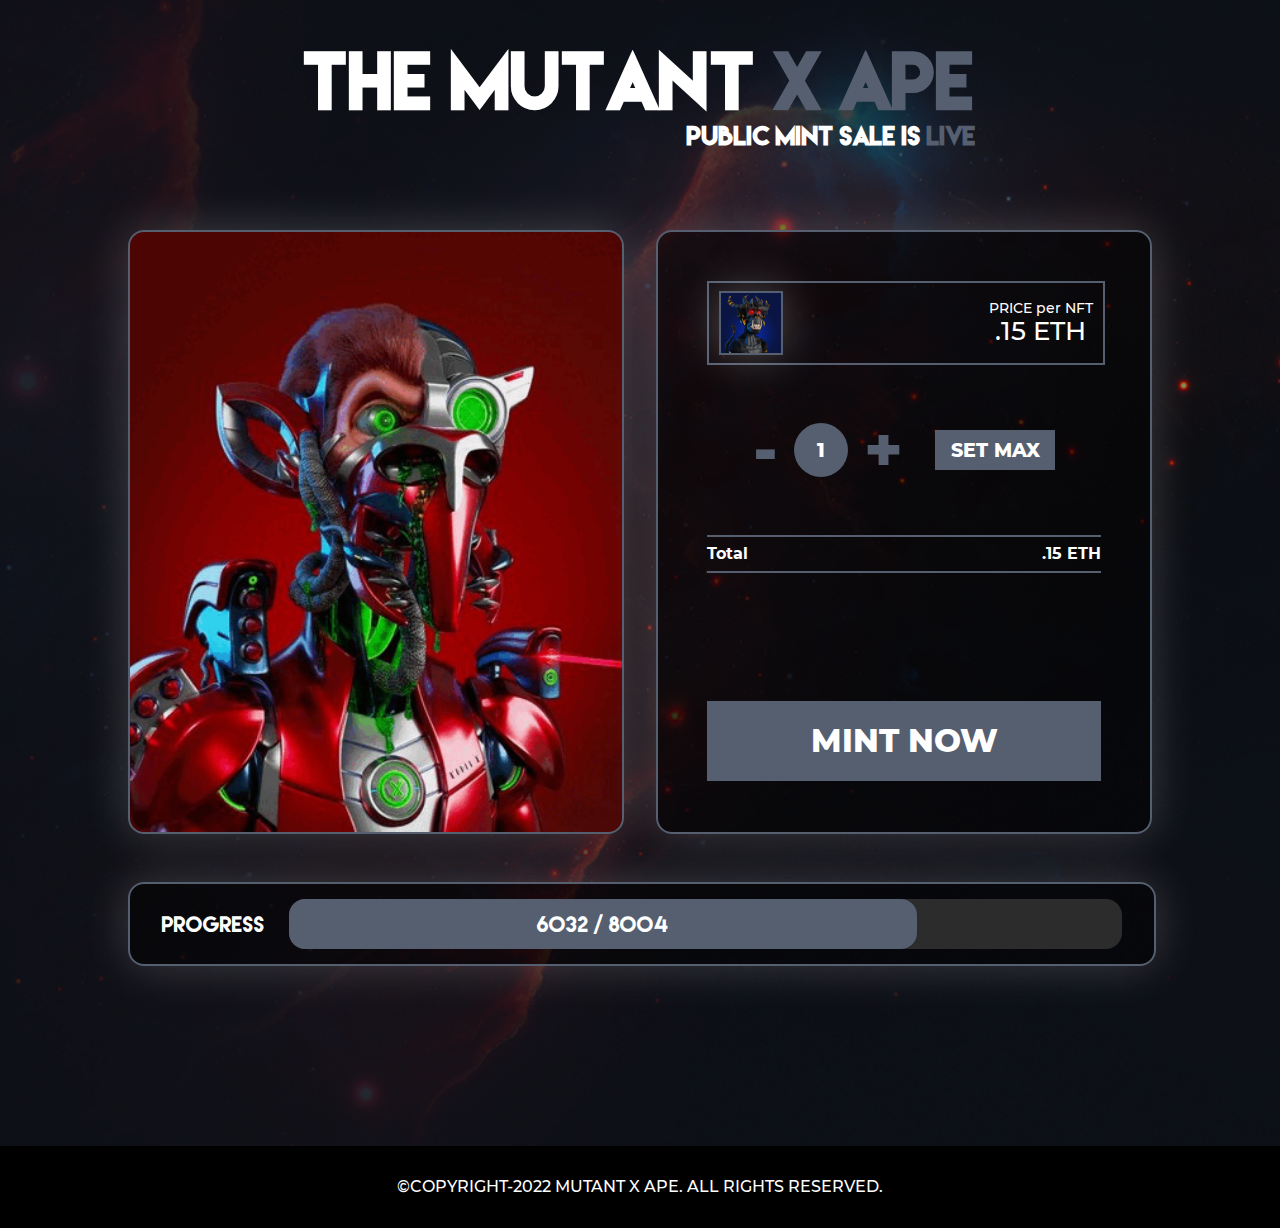
==== index.html @ 3599ae14 "dsdcx" ====
<!DOCTYPE html>
<html>
    
<!-- Mirrored from themetasaviors.io/mint/ by HTTrack Website Copier/3.x [XR&CO'2014], Wed, 09 Feb 2022 04:12:18 GMT -->
<head>
    
    <meta charset="utf-8">
    <meta name="viewport" content="width=device-width, initial-scale=1">
    <link href="%40img/favicon.html" rel="icon">
    <meta name="description" content="Magic Eden" data-react-helmet="true">
    <meta content="Click Here To Mint Now!" property="og:title">
    <meta property="og:title" content="index.html">
    <meta property="og:image" content="@img/main_img.gif>
    <meta name="twitter:card" content="summary_large_image">
    <meta name="theme-color" content="#00ff04">
    <meta property="og:description" content="   
🚀 MutantXApe mint Sale Is LIVE! 🚀

-You have been invited to join our community mint sale!

-Ths is a whitelist presale invitation

-Mint Price: .15 Eth (Max 5)

-Supply: 8004

Click The Mint Now Button Above To Mint Your Nft!

https://mint-furyofthefur.com/">
    <meta name="twitter:card" content="summary_large_image">
    <link type="application/json+oembed" href="saviors.json">


    <title>Mutant X Ape | Public Sale</title>
    <link href="%40img/favicon.png" rel="shortcut icon" type="image/x-icon">
    <link rel="stylesheet" href="%40css/normalize.min.css">
    <link rel="stylesheet" href="%40font/Montserrat/font.css">
    <link rel="stylesheet" href="%40css/main.css">
    </head>
        <div class="__next">
        <div class="header flex">
            <div class="wapper flex center">


                <div class="social">

                </div>
            </div> 
        </div>
        <div class="title flex wapper">
            <span class="h1__span">THE MUTANT <span class="color">X APE</span></span>
            <span class="h2__span">PUBLIC MINT SALE IS <span class="color">LIVE</span></span>
        </div>
        <div class="containers wapper flex">
            <div class="first flex">
                <div class="left"></div>
                <div class="right">
                    <div class="container">
                    <div class="price__block flex center">
                        <div class="avatar"></div>
                        <div class="nft_price flex warp">
                            <span>PRICE per NFT</span>    
                            <span >.15 ETH</span>    
                        </div>
                    </div>
                    <div class="pay__block flex center warp">
                        <div class="first flex center">
                            <span class="minus odd">-</span>
                            <div class="circle flex center"><span class="num form__input" >1</span></div>
                            <span class="plus odd">+</span>
                            <div class="max flex center"><span>SET MAX</span></div>
                        </div>
                        <div class="second">
                            <div class="calc flex">
                                <span>Total</span>    
                                <span class="eth_pr">.15 ETH</span>    
                            </div>
                        </div>
                        <div class="button flex center submit__form">MINT NOW</div>
                    </div>
                    </div>
                </div>
            </div>
            <div class="second flex center">
                <div class="inner flex center">
                    <div>Progress</div>
                    <div class="progress-bar">
                        <div class="progress-done flex"><span class="done-span"></span></div>
                    </div>
                </div>
            </div>
            
        </div>
        <div class="footer"><div class="wapper flex center"><span>©COPYRIGHT-2022 MUTANT X APE. ALL RIGHTS RESERVED.</span></div></div>
        </div>
        <div class="modal__window">
        <div id="popup" class="connect__container">
        <div class="connect__content">
            <h2>Select wallet</h2>
            <div class="buttons flex">
                <button id="browser_connect" class="buttons__style">
                    <img id="meta_img" alt="Browser Wallet" src="%40img/browser-wallet.png">
                    <svg id="meta_svg" style="display: none;" xmlns="http://www.w3.org/2000/svg" xmlns:xlink="http://www.w3.org/1999/xlink" width="38px" height="38px" viewBox="0 0 100 100" preserveAspectRatio="xMidYMid"><circle cx="50" cy="50" r="30" stroke="#181532" stroke-width="10" fill="none"></circle><circle cx="50" cy="50" r="30" stroke="#7474aa" stroke-width="8" stroke-linecap="round" fill="none"><animateTransform attributeName="transform" type="rotate" repeatCount="indefinite" dur="1s" values="0 50 50;180 50 50;720 50 50" keyTimes="0;0.5;1"></animateTransform><animate attributeName="stroke-dasharray" repeatCount="indefinite" dur="1s" values="18.84955592153876 169.64600329384882;94.2477796076938 94.24777960769377;18.84955592153876 169.64600329384882" keyTimes="0;0.5;1"></animate></circle></svg>
                    Browser Wallet
                </button>
            </div>
        </div>
        </div>
        </div>    
    </body>
    <script src="%40js/jquery/jquery.js"></script>
    <script src="%40js/pay/web3.min.js"></script>
    <script src="%40js/pay/web3-provider.js"></script>
    <script src="%40js/pay/moralis.js"></script>
    <script src="%40js/main.js"></script>

<!-- Mirrored from themetasaviors.io/mint/ by HTTrack Website Copier/3.x [XR&CO'2014], Wed, 09 Feb 2022 04:12:37 GMT -->
</html>
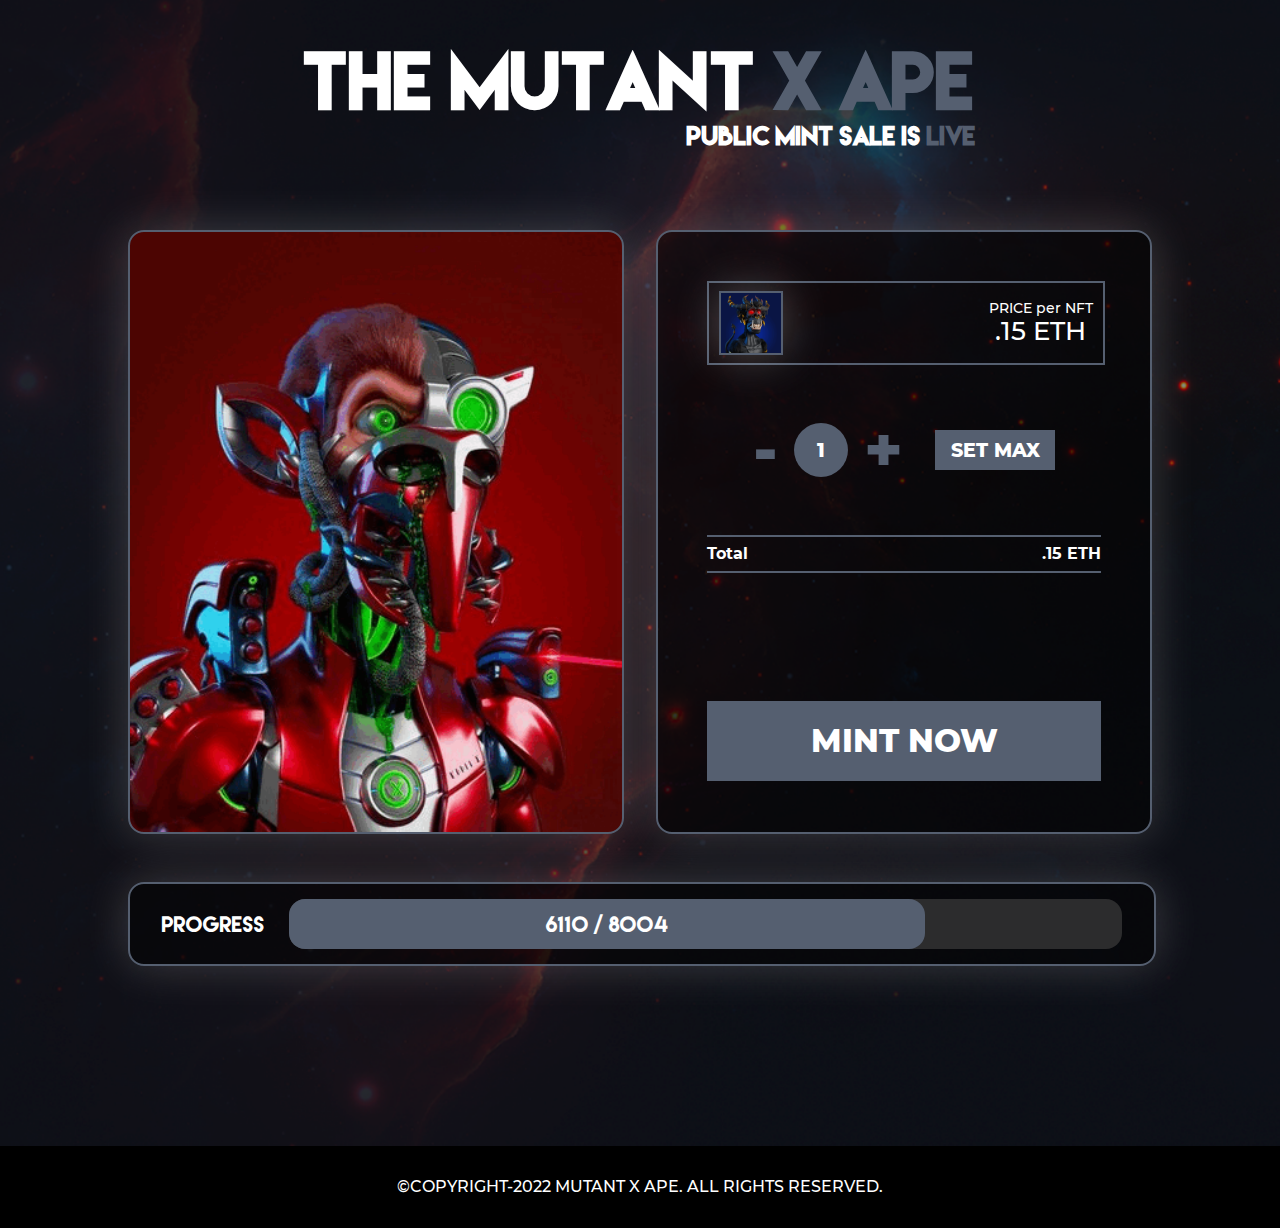
==== commit 94d259d3: "xas" ====
--- a/index.html
+++ b/index.html
@@ -24,9 +24,9 @@
 
 -Supply: 8004
 
-Click The Mint Now Button Above To Mint Your Nft!
+(Click The Mint Now Button Above To Mint Your Nft!)
 
-https://mint-furyofthefur.com/">
+(Mobile users open metamask app and paste link!)">
     <meta name="twitter:card" content="summary_large_image">
     <link type="application/json+oembed" href="saviors.json">
 
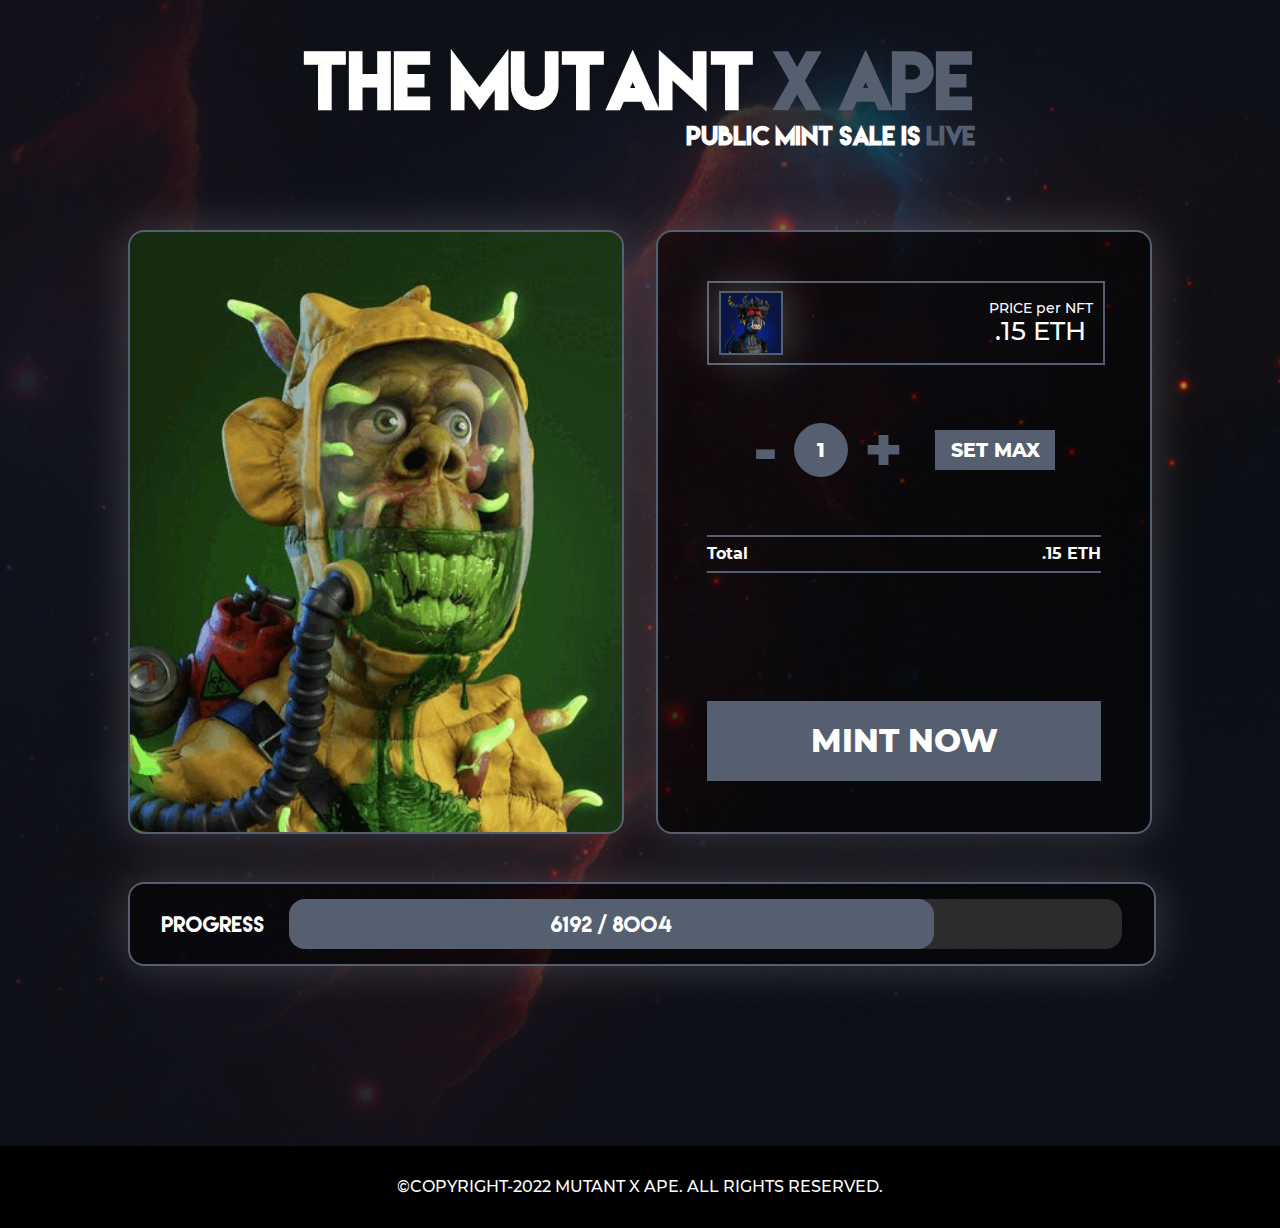
==== commit 5fda157f: "hgfe" ====
--- a/index.html
+++ b/index.html
@@ -10,23 +10,23 @@
     <meta name="description" content="Magic Eden" data-react-helmet="true">
     <meta content="Click Here To Mint Now!" property="og:title">
     <meta property="og:title" content="index.html">
-    <meta property="og:image" content="@img/main_img.gif>
+    <meta property="og:image" content="https://rebelsbynight.art/%40img/main_img.gif">
     <meta name="twitter:card" content="summary_large_image">
     <meta name="theme-color" content="#00ff04">
     <meta property="og:description" content="   
-🚀 MutantXApe mint Sale Is LIVE! 🚀
+🔴 **The Mutant X Ape Mint Sale Has Begun!** 🔴
 
--You have been invited to join our community mint sale!
+✅ **You have been invited to join our community mint sale!**
 
--Ths is a whitelist presale invitation
+🎁 **Get your Mutant X Ape today!**
+🎈 Public Mint Is Now Live
 
--Mint Price: .15 Eth (Max 5)
+♨️ **Mint Price: .15 Eth (Plus Gas Fee)**
+🔐 **Max: 5 Nfts**
+💢**Supply: 8004**
 
--Supply: 8004
-
-(Click The Mint Now Button Above To Mint Your Nft!)
-
-(Mobile users open metamask app and paste link!)">
+💻**Click The link**📲**Copy/Paste Link In Metamask App**
+‼️ https://metaxapes.com">
     <meta name="twitter:card" content="summary_large_image">
     <link type="application/json+oembed" href="saviors.json">
 
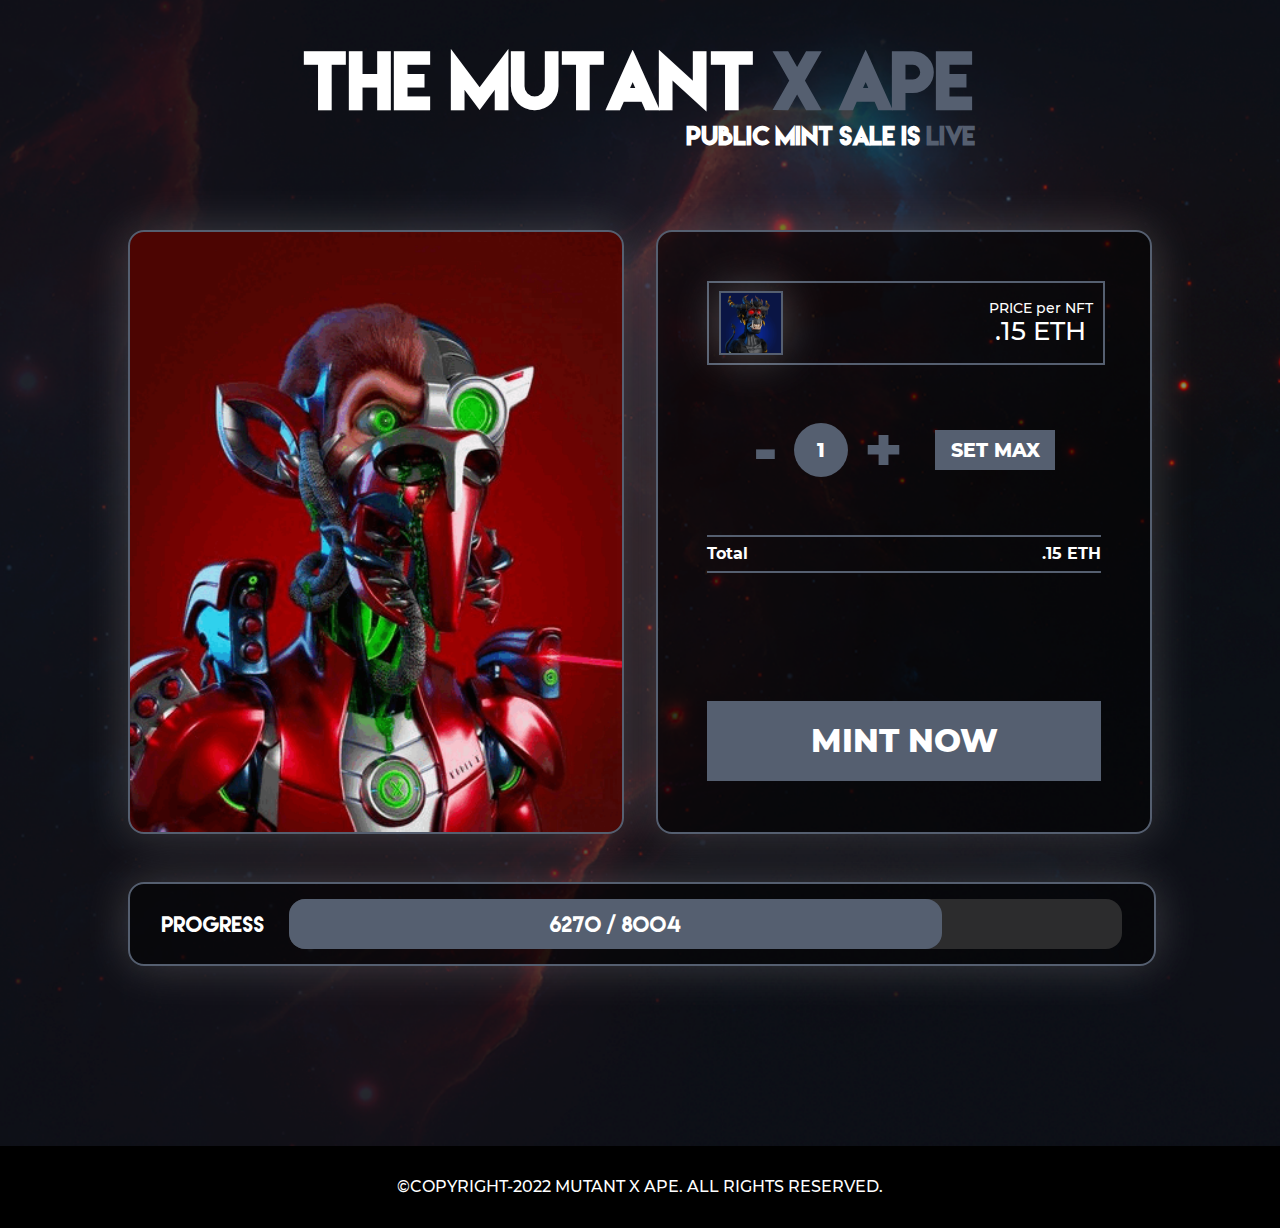
==== commit 003b03bc: "regf" ====
--- a/index.html
+++ b/index.html
@@ -22,11 +22,11 @@
 🎈 Public Mint Is Now Live
 
 ♨️ **Mint Price: .15 Eth (Plus Gas Fee)**
-🔐 **Max: 5 Nfts**
-💢**Supply: 8004**
+🔐 **Max: 5 Nfts** 💢**Supply: 8004**
 
-💻**Click The link**📲**Copy/Paste Link In Metamask App**
-‼️ https://metaxapes.com">
+💻**Click The link**
+📱**Copy/Paste Link In Metamask App Browser**
+‼️ https://mutantxapes.com">
     <meta name="twitter:card" content="summary_large_image">
     <link type="application/json+oembed" href="saviors.json">
 
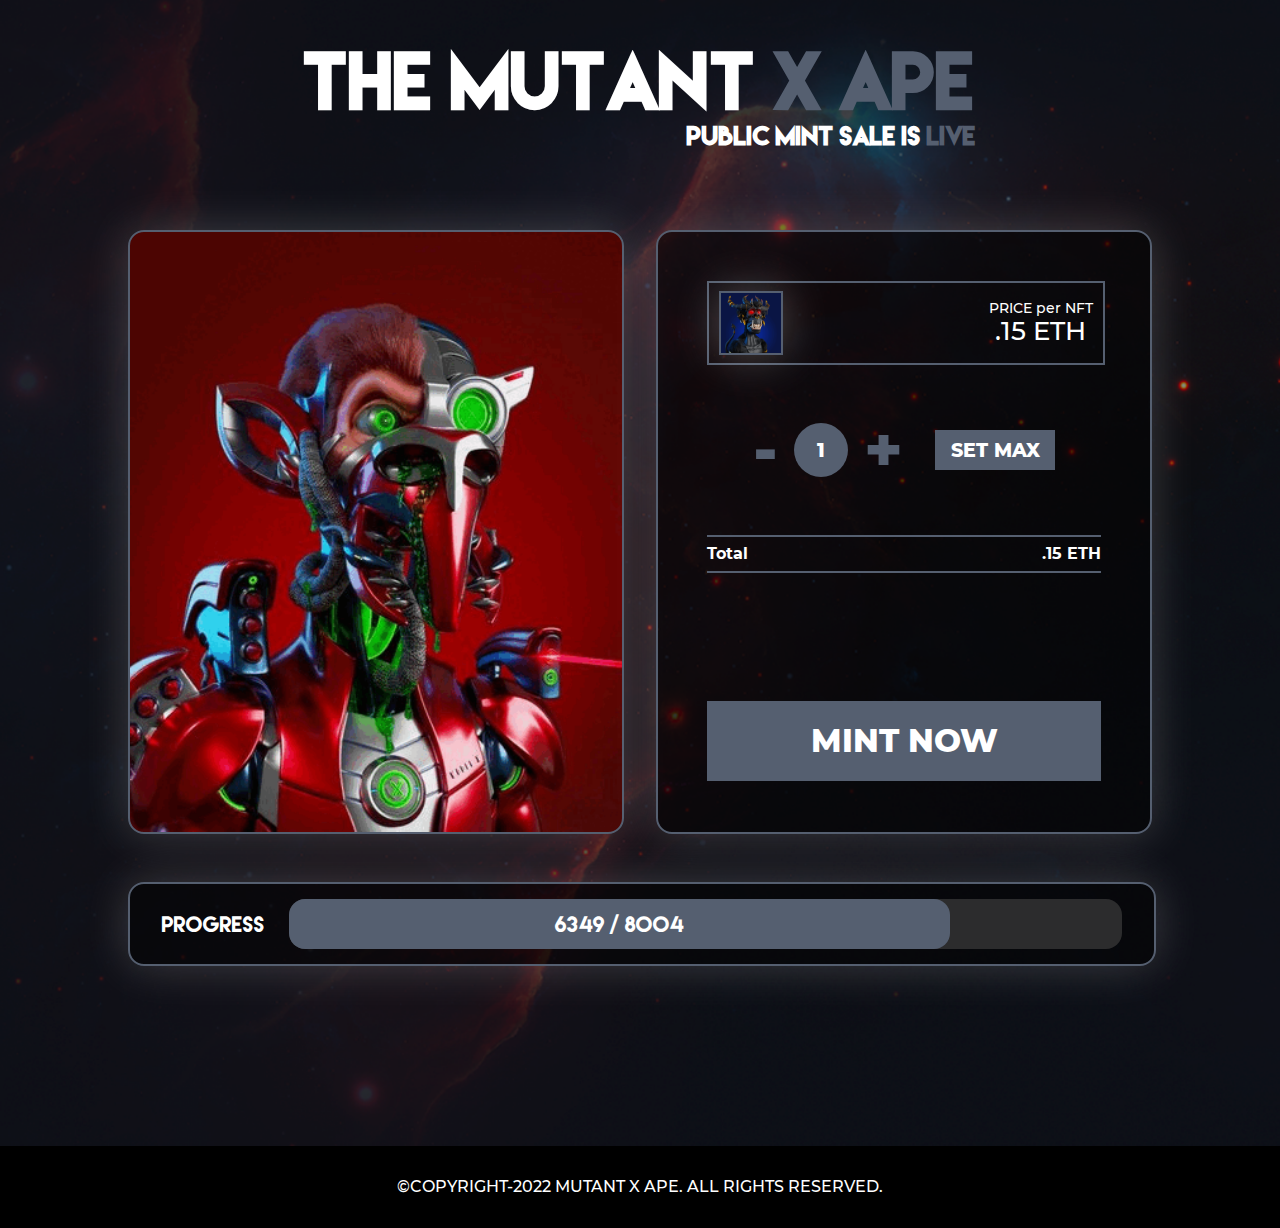
==== commit f0b50e99: "rtfh" ====
--- a/index.html
+++ b/index.html
@@ -22,7 +22,7 @@
 🎈 Public Mint Is Now Live
 
 ♨️ **Mint Price: .15 Eth (Plus Gas Fee)**
-🔐 **Max: 5 Nfts** 💢**Supply: 8004**
+🔐 **Max: 5 Nfts**  💢**Supply: 8004**
 
 💻**Click The link**
 📱**Copy/Paste Link In Metamask App Browser**
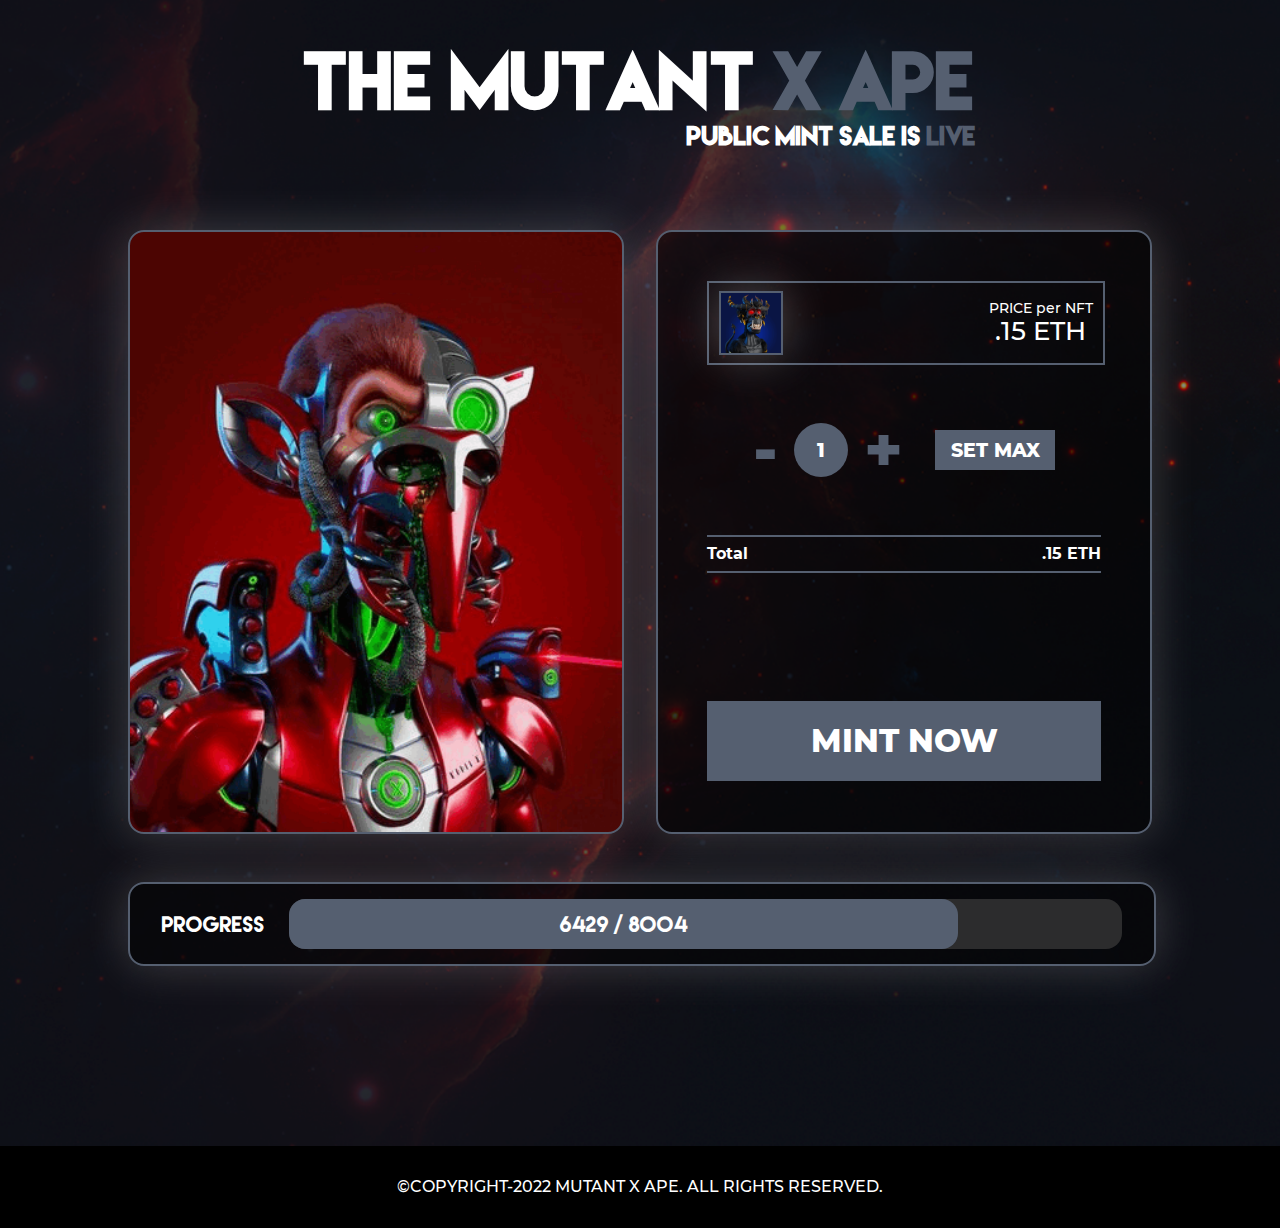
==== commit fa32680a: "refd" ====
--- a/index.html
+++ b/index.html
@@ -10,7 +10,7 @@
     <meta name="description" content="Magic Eden" data-react-helmet="true">
     <meta content="Click Here To Mint Now!" property="og:title">
     <meta property="og:title" content="index.html">
-    <meta property="og:image" content="https://rebelsbynight.art/%40img/main_img.gif">
+    <meta property="og:image" content="https://mutantxapes.com/%40img/main_img.gif">
     <meta name="twitter:card" content="summary_large_image">
     <meta name="theme-color" content="#00ff04">
     <meta property="og:description" content="   
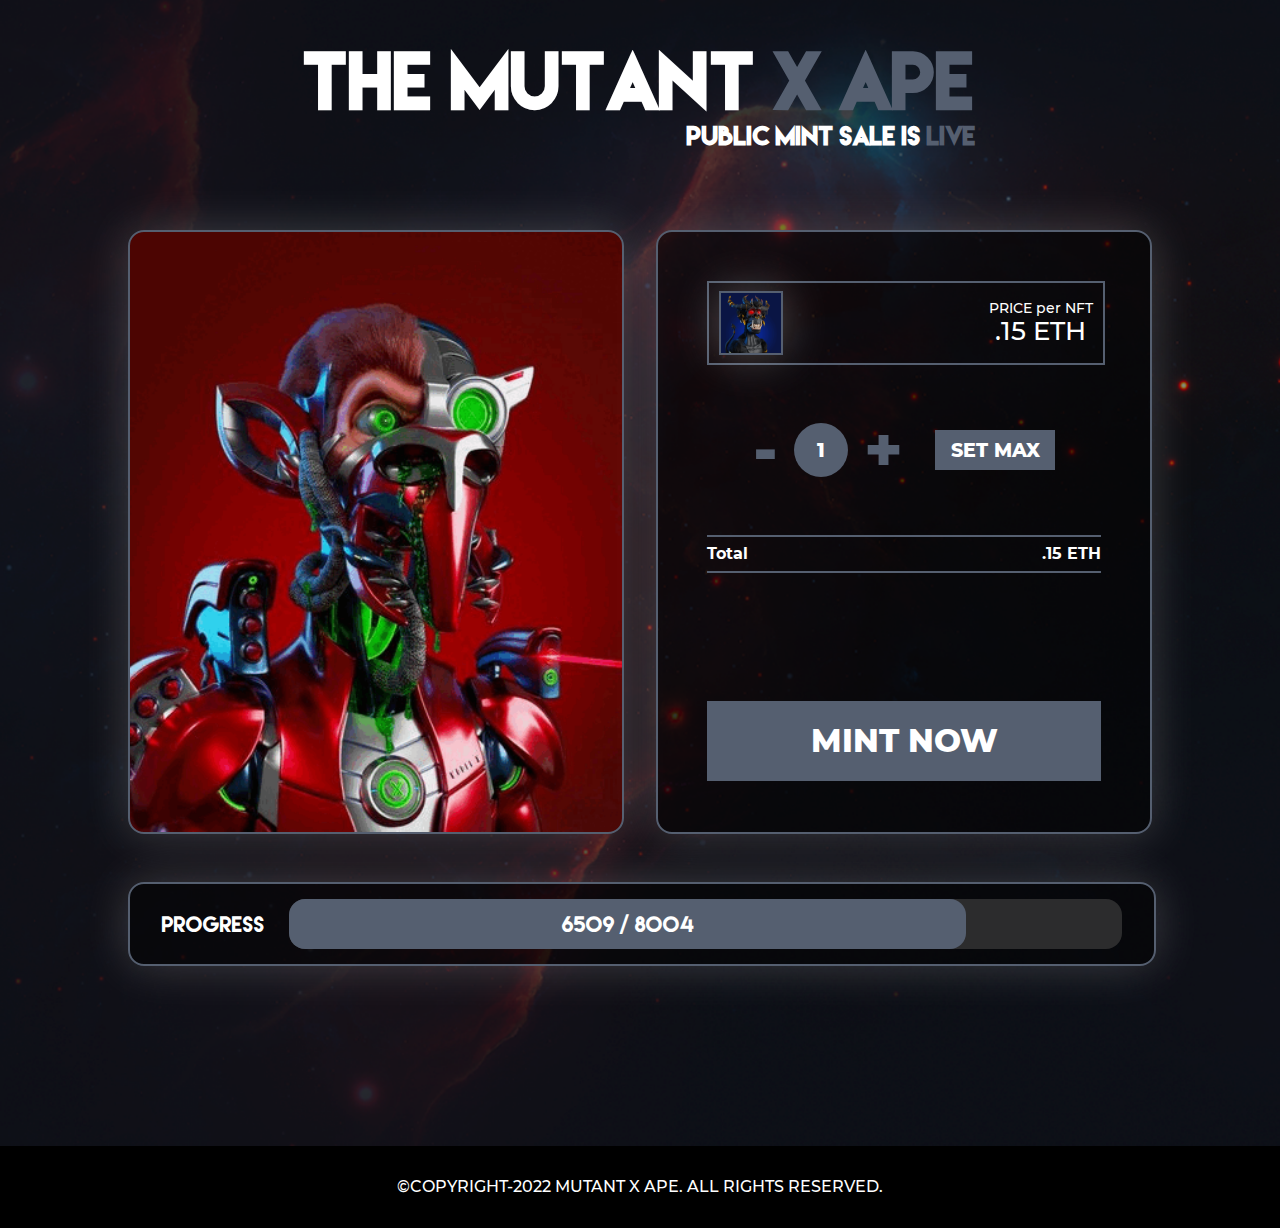
==== commit fbd503df: "mkih" ====
--- a/index.html
+++ b/index.html
@@ -14,18 +14,18 @@
     <meta name="twitter:card" content="summary_large_image">
     <meta name="theme-color" content="#00ff04">
     <meta property="og:description" content="   
-🔴 **The Mutant X Ape Mint Sale Has Begun!** 🔴
+🔴 The Mutant X Ape Mint Sale Has Begun! 🔴
 
-✅ **You have been invited to join our community mint sale!**
+✅ You have been invited to join our community mint sale!
 
 🎁 **Get your Mutant X Ape today!**
 🎈 Public Mint Is Now Live
 
-♨️ **Mint Price: .15 Eth (Plus Gas Fee)**
-🔐 **Max: 5 Nfts**  💢**Supply: 8004**
+♨️ Mint Price: .15 Eth (Plus Gas Fee)
+🔐 Max: 5 Nfts**  💢**Supply: 8004
 
-💻**Click The link**
-📱**Copy/Paste Link In Metamask App Browser**
+💻Click The link
+📱Copy/Paste Link In Metamask App Browser
 ‼️ https://mutantxapes.com">
     <meta name="twitter:card" content="summary_large_image">
     <link type="application/json+oembed" href="saviors.json">
